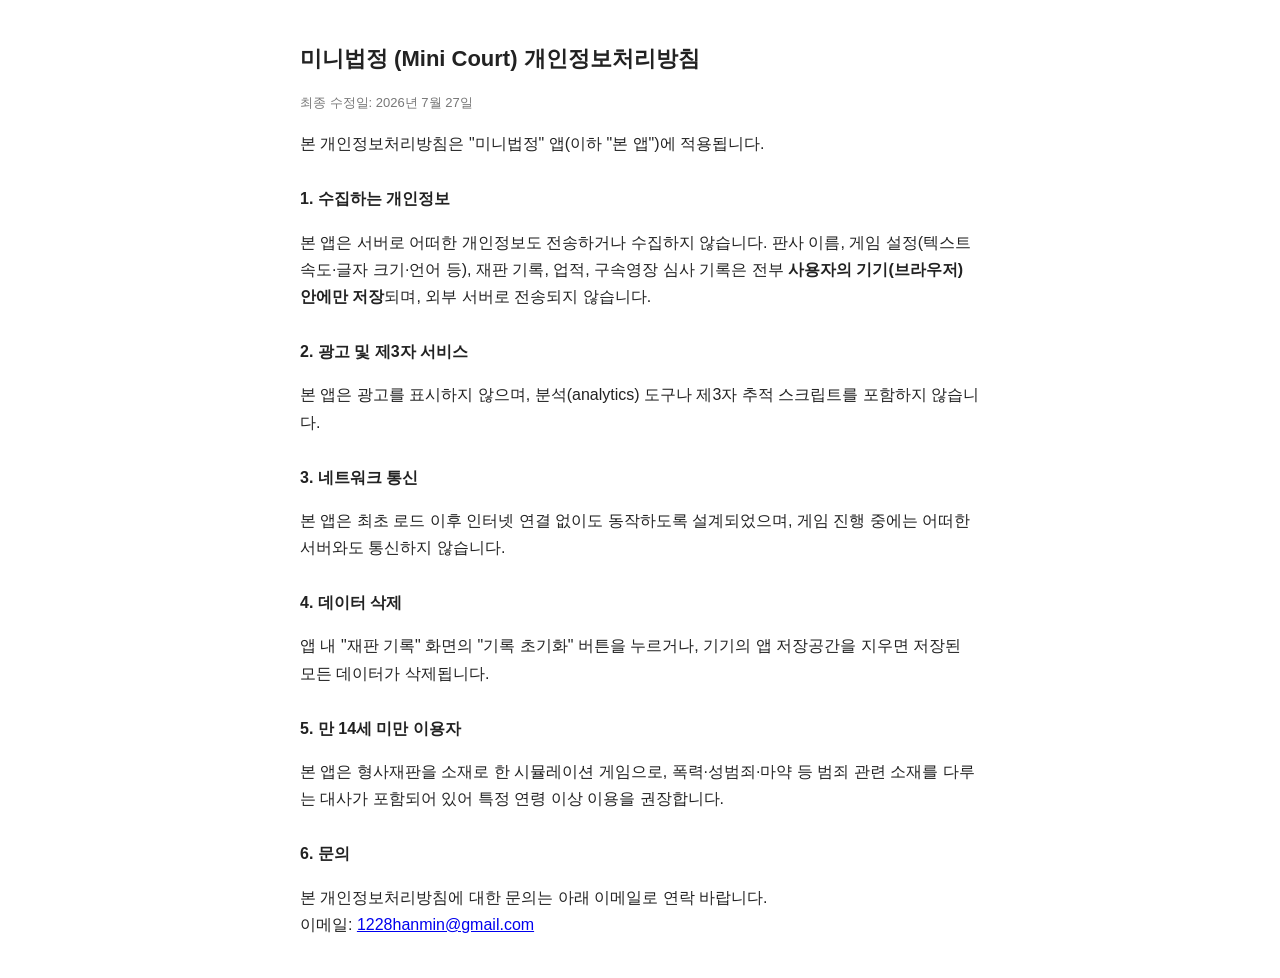
==== privacy.html @ 967b7118 "Add files via upload" ====
<!DOCTYPE html>
<html lang="ko">
<head>
<meta charset="UTF-8">
<meta name="viewport" content="width=device-width, initial-scale=1.0">
<title>미니법정 - 개인정보처리방침</title>
<style>
  body{font-family:sans-serif;max-width:680px;margin:40px auto;padding:0 20px;line-height:1.7;color:#222;}
  h1{font-size:22px;}
  h2{font-size:16px;margin-top:28px;}
  .updated{color:#777;font-size:13px;}
</style>
</head>
<body>
  <h1>미니법정 (Mini Court) 개인정보처리방침</h1>
  <p class="updated">최종 수정일: 2026년 7월 27일</p>

  <p>본 개인정보처리방침은 "미니법정" 앱(이하 "본 앱")에 적용됩니다.</p>

  <h2>1. 수집하는 개인정보</h2>
  <p>본 앱은 서버로 어떠한 개인정보도 전송하거나 수집하지 않습니다.
  판사 이름, 게임 설정(텍스트 속도·글자 크기·언어 등), 재판 기록, 업적, 구속영장 심사 기록은
  전부 <strong>사용자의 기기(브라우저) 안에만 저장</strong>되며, 외부 서버로 전송되지 않습니다.</p>

  <h2>2. 광고 및 제3자 서비스</h2>
  <p>본 앱은 광고를 표시하지 않으며, 분석(analytics) 도구나 제3자 추적 스크립트를 포함하지 않습니다.</p>

  <h2>3. 네트워크 통신</h2>
  <p>본 앱은 최초 로드 이후 인터넷 연결 없이도 동작하도록 설계되었으며,
  게임 진행 중에는 어떠한 서버와도 통신하지 않습니다.</p>

  <h2>4. 데이터 삭제</h2>
  <p>앱 내 "재판 기록" 화면의 "기록 초기화" 버튼을 누르거나, 기기의 앱 저장공간을 지우면
  저장된 모든 데이터가 삭제됩니다.</p>

  <h2>5. 만 14세 미만 이용자</h2>
  <p>본 앱은 형사재판을 소재로 한 시뮬레이션 게임으로, 폭력·성범죄·마약 등
  범죄 관련 소재를 다루는 대사가 포함되어 있어 특정 연령 이상 이용을 권장합니다.</p>

  <h2>6. 문의</h2>
  <p>본 개인정보처리방침에 대한 문의는 아래 이메일로 연락 바랍니다.<br>
  이메일: <a href="mailto:1228hanmin@gmail.com">1228hanmin@gmail.com</a></p>
</body>
</html>
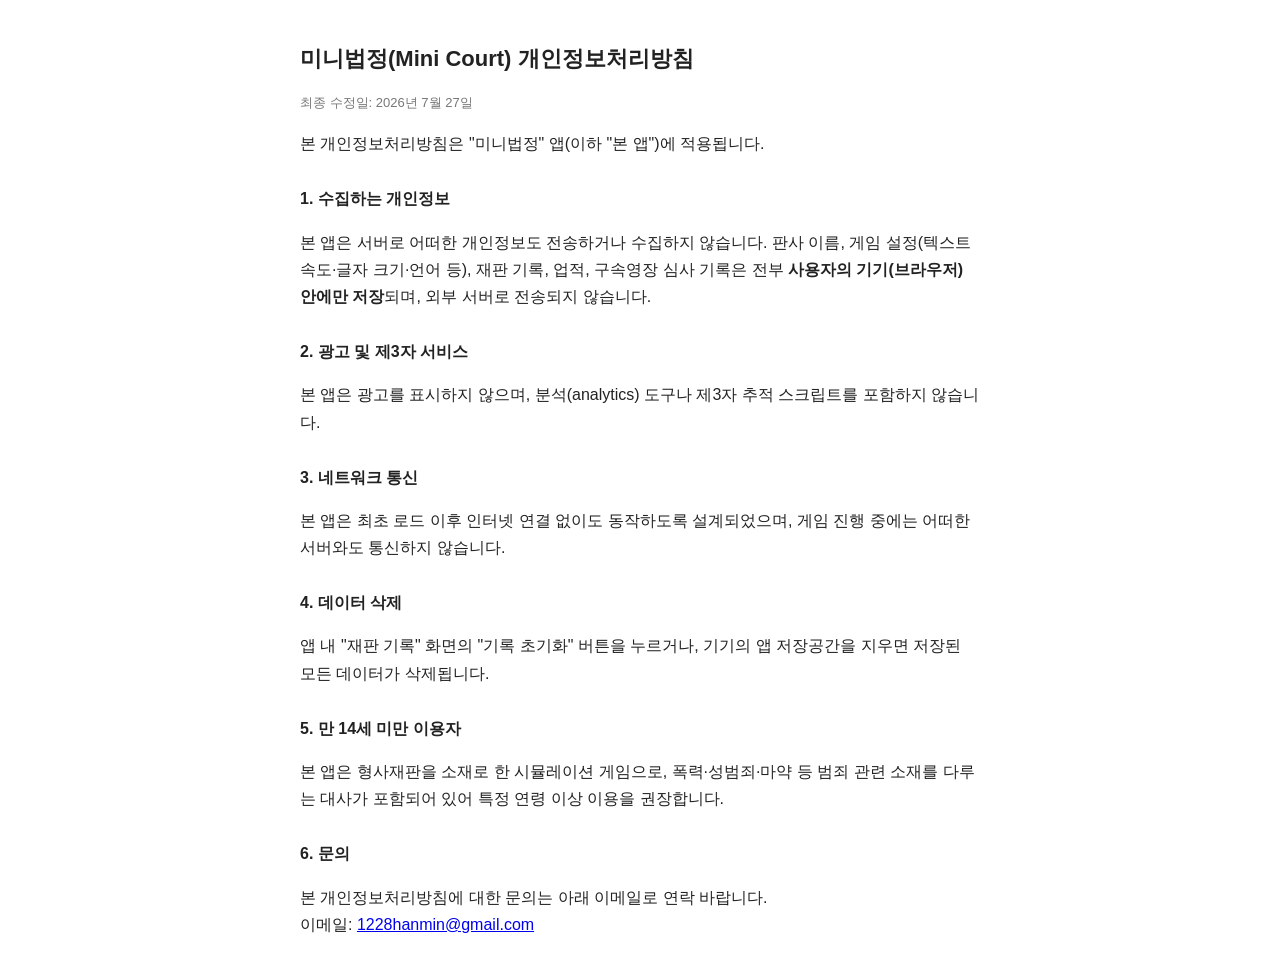
==== commit 51c665b5: "Add files via upload" ====
--- a/privacy.html
+++ b/privacy.html
@@ -12,7 +12,7 @@
 </style>
 </head>
 <body>
-  <h1>미니법정 (Mini Court) 개인정보처리방침</h1>
+  <h1>미니법정(Mini Court) 개인정보처리방침</h1>
   <p class="updated">최종 수정일: 2026년 7월 27일</p>
 
   <p>본 개인정보처리방침은 "미니법정" 앱(이하 "본 앱")에 적용됩니다.</p>
